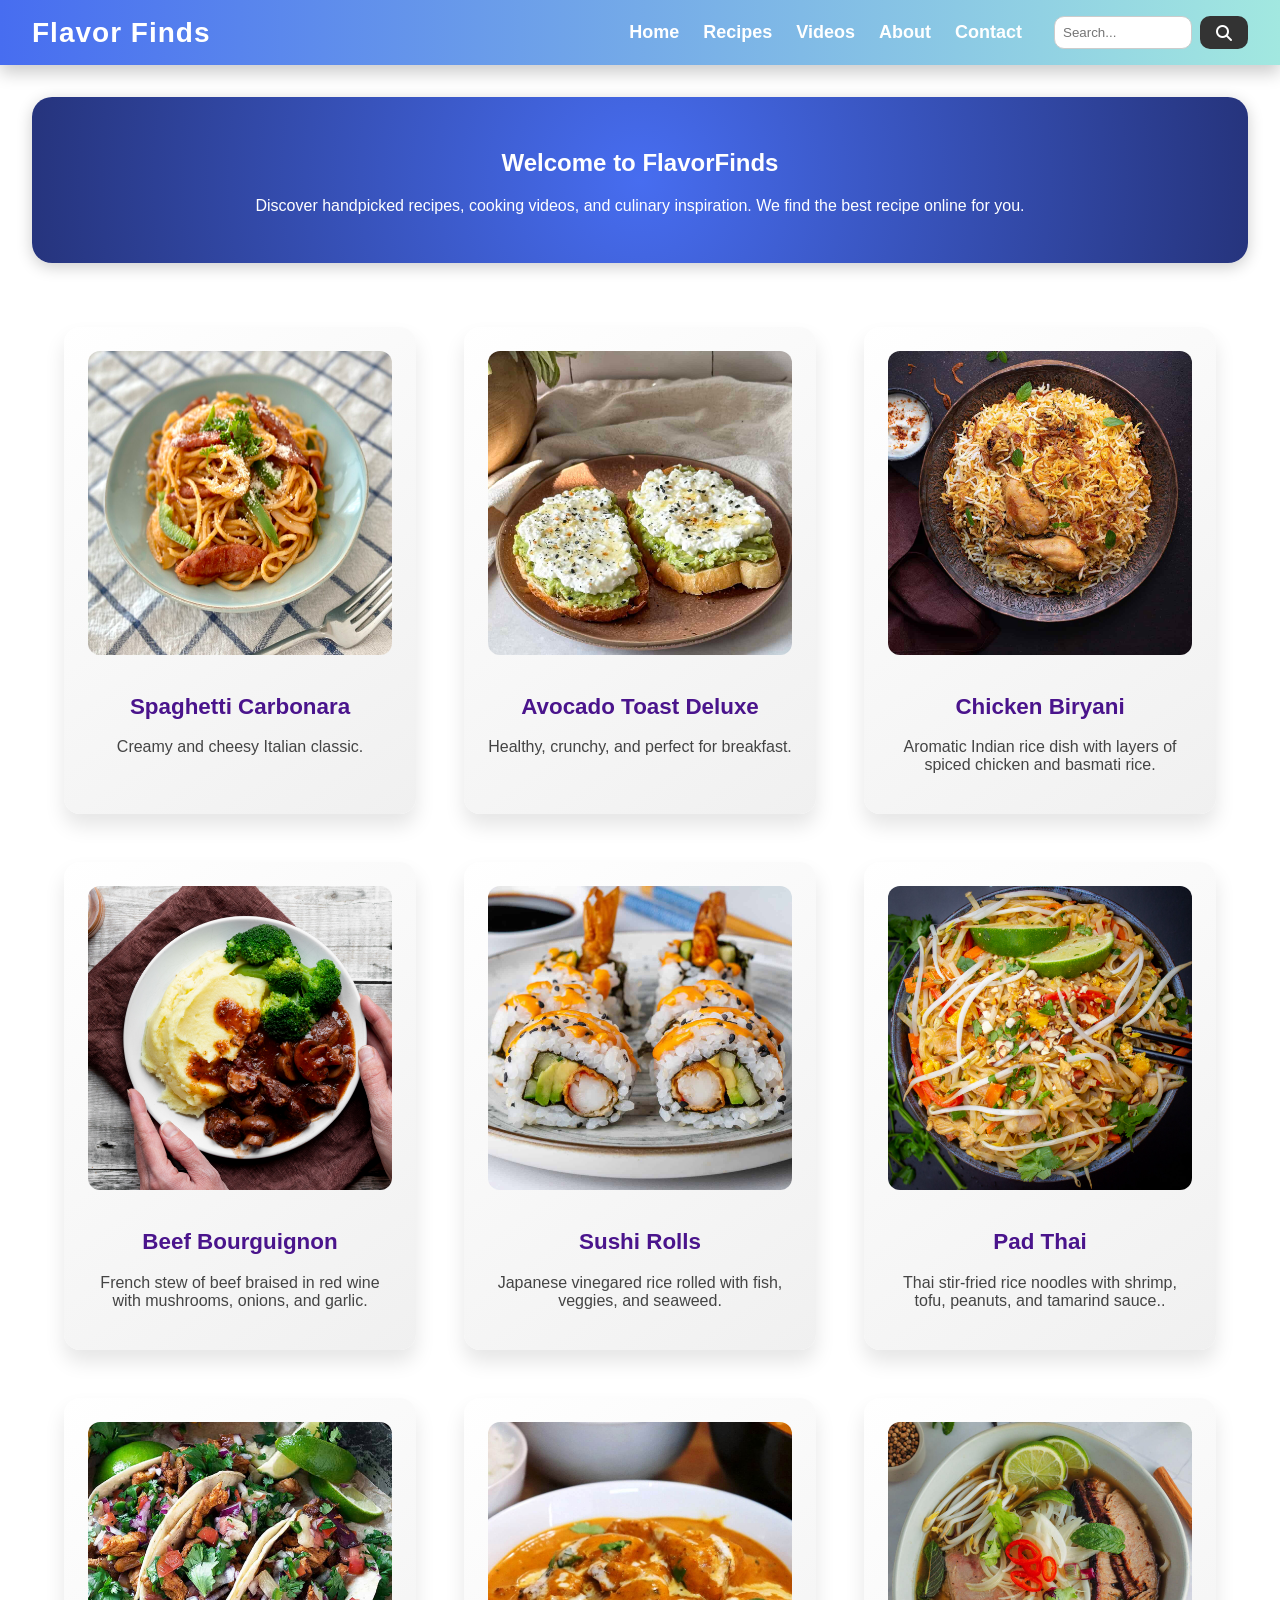
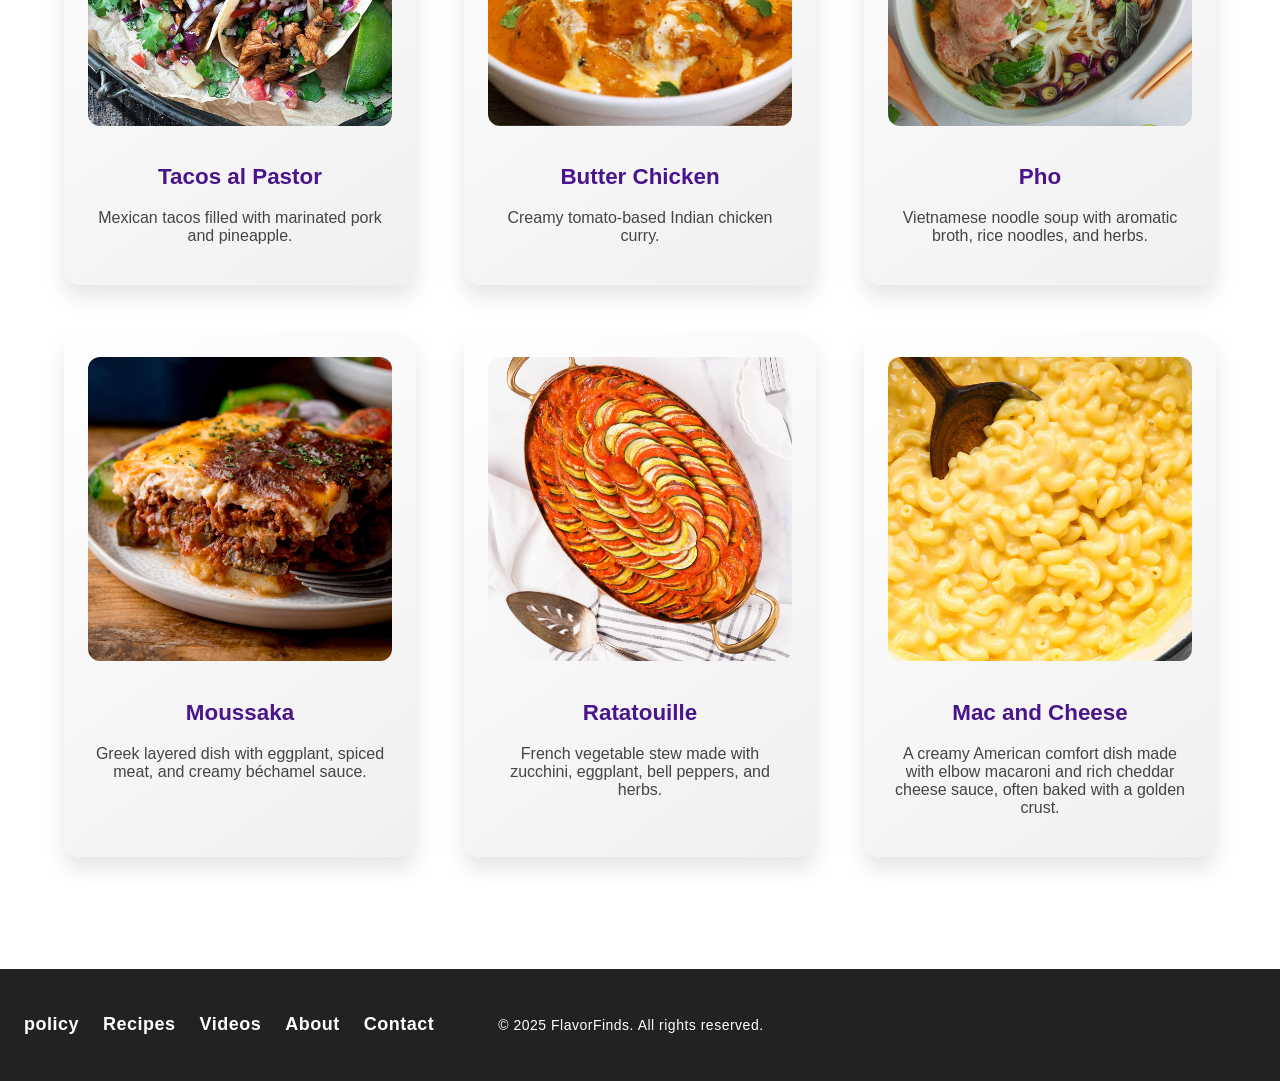
==== index.html @ 8246a7de "sde" ====
<!DOCTYPE html>
<html lang="en">
<head>
  <meta charset="UTF-8" />
  <meta name="viewport" content="width=device-width, initial-scale=1.0" />
  <title>Home | FlavorFinds</title>
  <link rel="stylesheet" href="style.css" />
</head>
<body>
<header>


  <h1>Flavor Finds</h1>
  
   
  <div class="header-right">
    <nav>
      <ul>
       <ul>
        <li><a href="index.html">Home</a></li>
        <li><a href="recipes.html">Recipes</a></li>
        <li><a href="videos.html">Videos</a></li>
        <li><a href="about.html">About</a></li>
        <li><a href="contact.html">Contact</a></li>
      </ul>
      </ul>
    </nav>
    <form id="searchForm">
      <input type="text" id="searchBox" placeholder="Search...">
      <link rel="stylesheet" href="https://cdnjs.cloudflare.com/ajax/libs/font-awesome/6.4.0/css/all.min.css">

<!-- Inside the search form -->
<button type="submit"><i class="fas fa-search"></i></button>
    </form>
  </div>
</header>


  <main>
    <section class="hero">
      <h2>Welcome to FlavorFinds</h2>
      <p>Discover handpicked recipes, cooking videos, and culinary inspiration. We find the best recipe online for you.</p>
    </section>

    <section class="highlights">
      <div class="card">
       
        <img src="images/spaghetti.jpg" alt="Spaghetti Carbonara" />
		 <h3><a href="https://www.nonnabox.com/pasta-carbonara">Spaghetti Carbonara</a></h3>
        <p>Creamy and cheesy Italian classic.</p>
      </div>
      <div class="card">
       
        <img src="images/avocado-toast.jpg" alt="Avocado Toast" />
		 <h3><a href="https://mallorythedietitian.com/cottage-cheese-avocado-toast">Avocado Toast Deluxe</a></h3>
        <p>Healthy, crunchy, and perfect for breakfast.</p>
      </div>
	  <div class="card">
       
        <img src="images/biryani.jpg" alt="Spaghetti Carbonara" />
		 <h3><a href="https://www.cubesnjuliennes.com/chicken-biryani-recipe">Chicken Biryani</a></h3>
        <p>Aromatic Indian rice dish with layers of spiced chicken and basmati rice.</p>
      </div>
	  <div class="card">
       
        <img src="images/bourguignon.jpg" alt="Spaghetti Carbonara" />
		 <h3><a href="https://searchingforspice.com/beef-bourguignon">Beef Bourguignon</a></h3>
        <p>French stew of beef braised in red wine with mushrooms, onions, and garlic.</p>
      </div>
	  <div class="card">
       
        <img src="images/Sushi.jpg" alt="Spaghetti Carbonara" />
		 <h3><a href="https://cookingwithayeh.com/shrimp-tempura-roll">Sushi Rolls</a></h3>
        <p>Japanese vinegared rice rolled with fish, veggies, and seaweed.</p>
      </div>
	  <div class="card">
        
        <img src="images/pad-thai.jpg" alt="Spaghetti Carbonara" />
		<h3><a href="https://twokooksinthekitchen.com/best-pad-thai-recipe">Pad Thai</a></h3>
        <p>Thai stir-fried rice noodles with shrimp, tofu, peanuts, and tamarind sauce..</p>
      </div>
	  <div class="card">
       
        <img src="images/tacos.jpg" alt="Spaghetti Carbonara" />
		 <h3><a href="https://www.seasonsandsuppers.ca/easy-tacos-al-pastor">Tacos al Pastor</a></h3>
        <p>Mexican tacos filled with marinated pork and pineapple.</p>
      </div>
	  <div class="card">
       
        <img src="images/butter-chicken.jpg" alt="Spaghetti Carbonara" />
		 <h3><a href="https://theyummydelights.com/butter-chicken-recipe">Butter Chicken</a></h3>
        <p>Creamy tomato-based Indian chicken curry.</p>
      </div>
	  <div class="card">
       
        <img src="images/Pho.jpg" alt="Spaghetti Carbonara" />
		 <h3><a href="https://noshingwiththenolands.com/healthy-vietnamese-pho-soup">Pho</a></h3>
        <p>Vietnamese noodle soup with aromatic broth, rice noodles, and herbs.</p>
      </div>
	  <div class="card">
        
        <img src="images/Moussaka.jpg" alt="Spaghetti Carbonara" />
		<h3><a href="https://www.kitchensanctuary.com/moussaka">Moussaka</a></h3>
        <p>Greek layered dish with eggplant, spiced meat, and creamy béchamel sauce.</p>
      </div>
	  <div class="card">
       
        <img src="images/ratatouille.jpg" alt="Spaghetti Carbonara" />
		 <h3><a href="https://twoplaidaprons.com/ratatouille">Ratatouille</a></h3>
        <p>French vegetable stew made with zucchini, eggplant, bell peppers, and herbs.</p>
      </div>
	  <div class="card">
       
        <img src="images/mac-and-cheese.jpg" alt="Spaghetti Carbonara" />
		 <h3><a href="https://joyfoodsunshine.com/homemade-mac-and-cheese">Mac and Cheese</a></h3>
        <p>A creamy American comfort dish made with elbow macaroni and rich cheddar cheese sauce, often baked with a golden crust.</p>
      </div>
    </section>
  </main>

  <footer>
    
	<div class="header-right">
	
    <nav>
      <ul>
       <ul>
        <li><a href="index.html">policy</a></li>
        <li><a href="recipes.html">Recipes</a></li>
        <li><a href="videos.html">Videos</a></li>
        <li><a href="about.html">About</a></li>
        <li><a href="contact.html">Contact</a></li>
      </ul>
      </ul>
    </nav>
	<br>
	<br>
	<br>
	<br>

	<p>&copy; 2025 FlavorFinds. All rights reserved.</p>
	</div>

  </footer>

  <script>
    document.getElementById('searchForm').addEventListener('submit', function(e) {
      e.preventDefault();
      const query = document.getElementById('searchBox').value.trim();
      if(query) window.location.href = `recipes.html?search=${encodeURIComponent(query)}`;
    });
  </script>
</body>
</html>
---- style.css ----
/* Shared styles for FlavorFinds */
body {
  font-family: 'Segoe UI', Tahoma, Geneva, Verdana, sans-serif;
  margin: 0;
  padding: 0;
  background:
    linear-gradient(rgba(255, 255, 255, 0.6), rgba(255, 255, 255, 0.6)),
    url('https://images.unsplash.com/photo-1504674900247-0877df9cc836?auto=format&fit=crop&w=1600&q=80');
  background-size: cover;
  background-attachment: fixed;
  background-position: center;
  color: #333;
  animation: fadeInBody 1.2s ease-in;
}

@keyframes fadeInBody {
  from { opacity: 0; }
  to { opacity: 1; }
}
 .container {
            max-width: 800px;
            margin: 20px auto;
            background: white;
            padding: 20px;
            border-radius: 8px;
            box-shadow: 0px 0px 10px #ccc;
        }

header {
  background: linear-gradient(90deg, #476df0, #a2e8e0);
  padding: 1rem 2rem;
  color: white;
  display: flex;
  justify-content: space-between;
  align-items: center;
  flex-wrap: wrap;
  box-shadow: 0 8px 16px rgba(0, 0, 0, 0.2);
}

.header-right,
.header-left {
  display: flex;
  align-items: center;
  gap: 2rem;
  flex-wrap: wrap;
}

nav ul {
  list-style: none;
  padding: 0;
  margin: 0;
  display: flex;
  gap: 1.5rem;
}

nav a {
  text-decoration: none;
  color: white;
  font-weight: 800;
  font-size: 18px;
  transition: all 0.3s ease;
  position: relative;
}

nav a::after {
  content: '';
  position: absolute;
  width: 0%;
  height: 2px;
  background: white;
  bottom: -4px;
  left: 0;
  transition: width 0.3s ease;
}

nav a:hover::after {
  width: 100%;
}

nav a:hover {
  color: #050333;
}

#searchForm {
  display: flex;
  gap: 0.5rem;
  margin: 0;
}

#searchBox {
  padding: 0.5rem;
  border: 1px solid #ccc;
  border-radius: 10px;
  width: 120px;
  transition: all 0.3s ease;
}

#searchBox:focus {
  outline: none;
  border-color: #476df0;
  box-shadow: 0 0 5px rgba(71, 109, 240, 0.6);
}

#searchForm button {
  background-color: #333;
  color: white;
  border: none;
  padding: 0.5rem 1rem;
  border-radius: 10px;
  cursor: pointer;
  font-size: 16px;
  display: flex;
  align-items: center;
  justify-content: center;
  gap: 6px;
  transition: background-color 0.3s;
}

#searchForm button:hover {
  background-color: #555;
}

header h1 {
  margin: 0;
  font-size: 28px;
  font-weight: bold;
  white-space: nowrap;
  letter-spacing: 1px;
}

main {
  padding: 2rem;
  text-align: center;
  animation: fadeInMain 1s ease-in;
}

@keyframes fadeInMain {
  from { transform: translateY(20px); opacity: 0; }
  to { transform: translateY(0); opacity: 1; }
}

.hero {
  background: radial-gradient(circle, #476df0, #26347d);
  padding: 2rem;
  border-radius: 20px;
  color: #ffffff; /* <-- Updated text color */
  box-shadow: 0 4px 16px rgba(0, 0, 0, 0.2);
  margin-bottom: 2rem;
  animation: pulse 5s infinite;
}

@keyframes pulse {
  0%, 100% { box-shadow: 0 0 20px rgba(162, 232, 224, 0.5); }
  50% { box-shadow: 0 0 30px rgba(162, 232, 224, 0.9); }
}

.highlights {
  margin-top: 2rem;
  display: grid;
  grid-template-columns: repeat(auto-fit, minmax(300px, 1fr));
  gap: 3rem;
  padding: 2rem;
  animation: fadeInUp 1s ease-in-out;
}

@keyframes fadeInUp {
  from { opacity: 0; transform: translateY(40px); }
  to { opacity: 1; transform: translateY(0); }
}

.card {
  background: linear-gradient(145deg, #ffffff, #f0f0f0);
  border-radius: 16px;
  padding: 1.5rem;
  box-shadow: 0 12px 20px rgba(0, 0, 0, 0.1);
  transition: transform 0.3s ease, box-shadow 0.3s ease;
  color: #4a148c;
}

.card:hover {
  transform: translateY(-10px);
  box-shadow: 0 16px 30px rgba(0, 0, 0, 0.2);
}

/* Title Styling */
.card h3 a {
  color: #4a148c;              /* Title color */
  text-decoration: none;
  font-weight: bold;
  font-size: 1.4rem;
  transition: color 0.3s ease, text-shadow 0.3s ease;
}

/* Highlight effect on hover */
.card h3 a:hover {
  color: #d81b60;              /* Highlight color on hover */
  text-shadow: 1px 1px 4px rgba(216, 27, 96, 0.3);
}

/* Description Text */
.card p {
  color: #444;
  font-size: 1rem;
}

.card img {
  width: 100%;
  border-radius: 12px;
  margin-bottom: 1rem;
}

footer {
  background-color: #222;
  color: white;
  text-align: center;
  padding: 1.5rem;
  margin-top: 3rem;
  font-size: 14px;
  letter-spacing: 0.5px;
}

/* Container Styling */
.container {
  max-width: 700px;
  margin: 4rem auto;
  background: linear-gradient(145deg, #ffffff, #f3f3f3);
  padding: 2rem;
  border-radius: 10px;
  box-shadow: 0 10px 30px rgba(0, 0, 0, 0.1);
}

/* Heading */
.container h2 {
  text-align: center;
  color: #4a148c;
  margin-bottom: 2rem;
  font-size: 2rem;
}

/* Form Labels */
.container label {
  display: block;
  margin-bottom: 0.5rem;
  font-weight: bold;
  color: #333;
}

/* Inputs & Textarea */
.container input[type="text"],
.container input[type="email"],
.container textarea {
  width: 90%;
  padding: 0.75rem 1rem;
  margin-bottom: 1.5rem;
  border: 2px solid #ccc;
  border-radius: 10px;
  font-size: 1rem;
  transition: border-color 0.3s, box-shadow 0.3s;
}

.container input:focus,
.container textarea:focus {
  border-color: #4a148c;
  outline: none;
  box-shadow: 0 0 5px rgba(74, 20, 140, 0.3);
}

/* Submit Button */
.btn {
  display: inline-block;
  background: #4a148c;
  color: white;
  border: none;
  padding: 0.75rem 1.5rem;
  border-radius: 8px;
  font-size: 1rem;
  cursor: pointer;
  transition: background 0.3s, transform 0.2s;
}

.btn:hover {
  background: #7b1fa2;
  transform: translateY(-2px);
}

/* Responsive */
@media (max-width: 600px) {
  .container {
    padding: 1.5rem;
  }
}
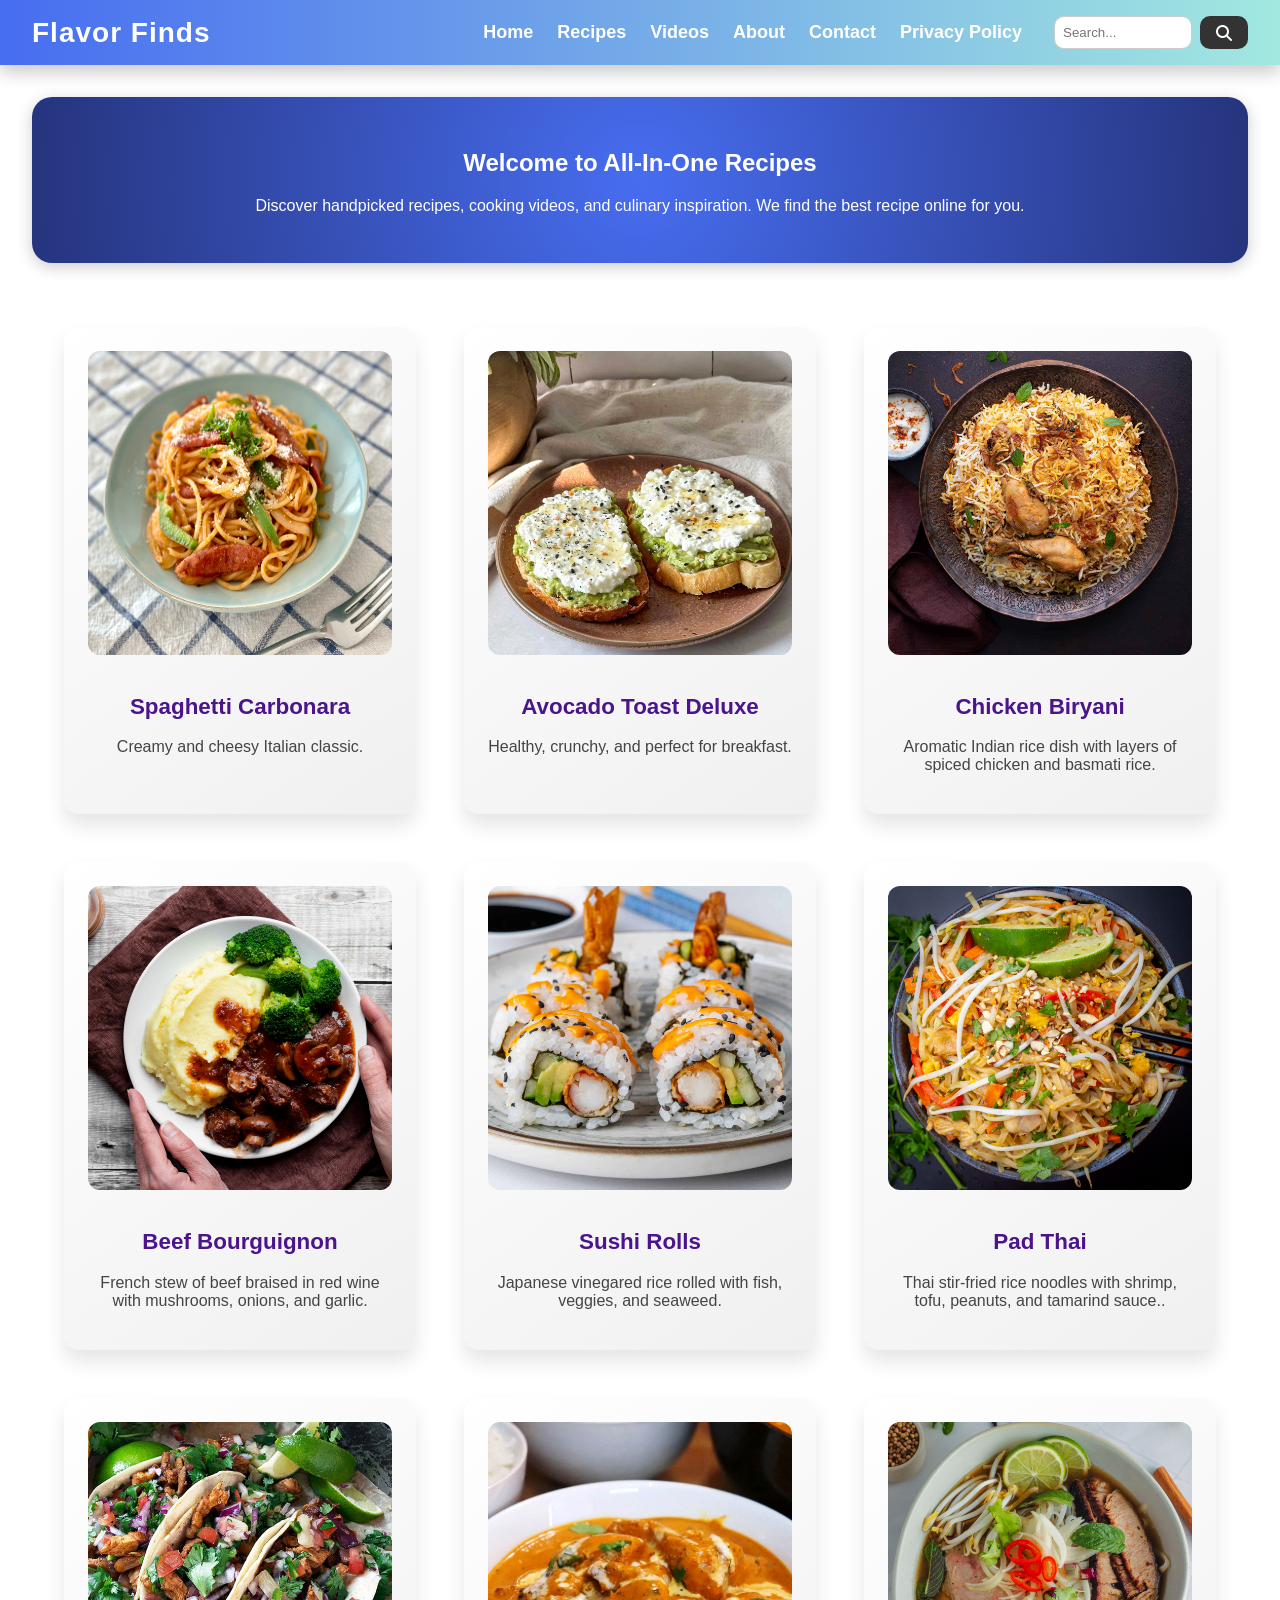
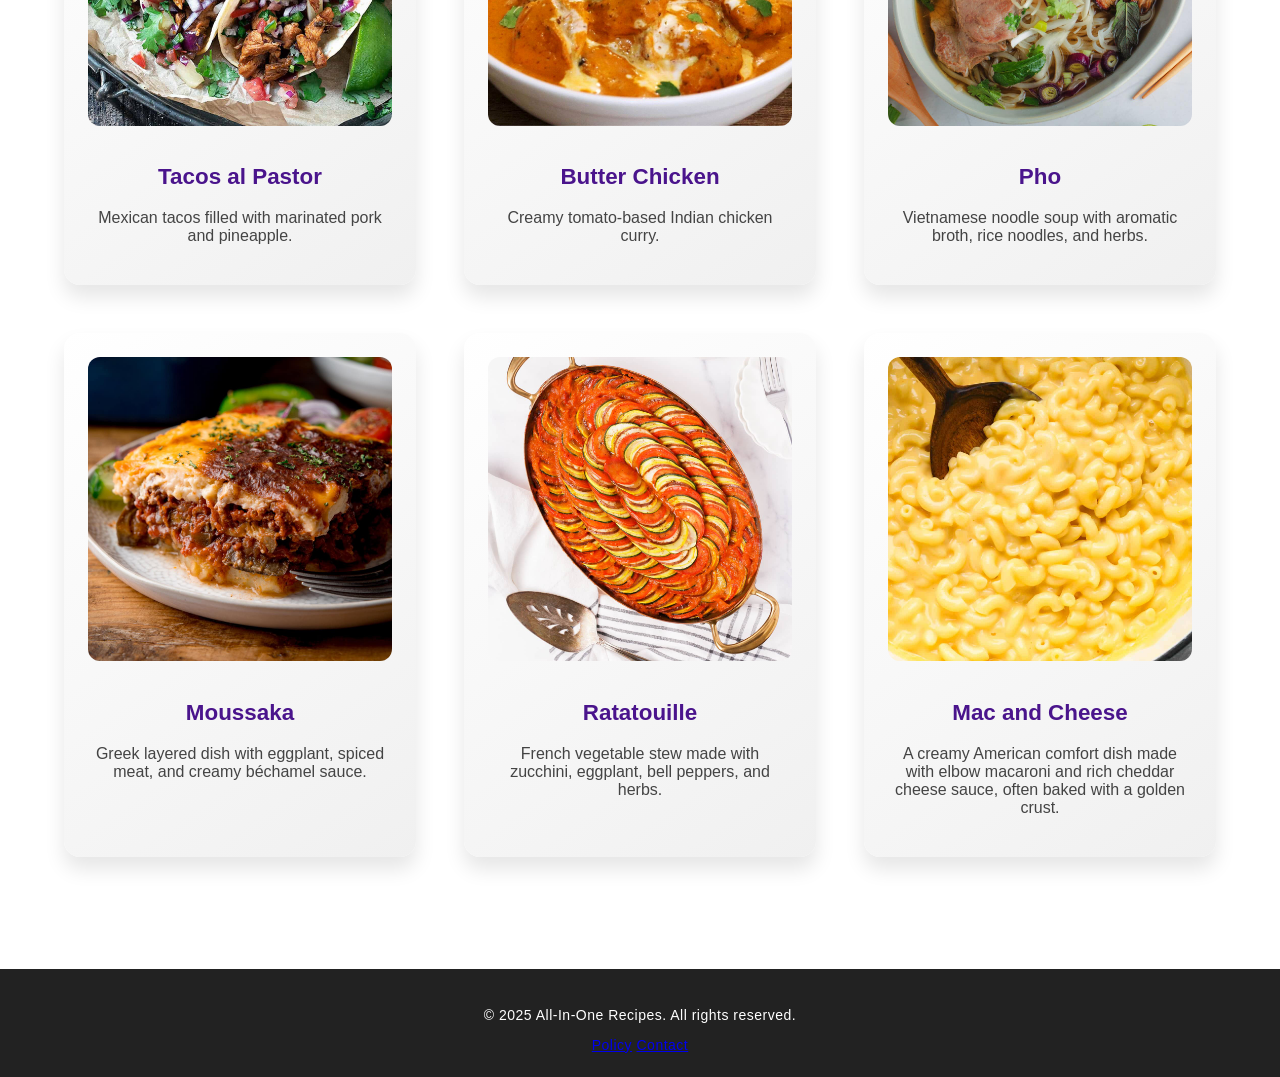
==== commit 2b33654e: "fe" ====
--- a/index.html
+++ b/index.html
@@ -3,7 +3,7 @@
 <head>
   <meta charset="UTF-8" />
   <meta name="viewport" content="width=device-width, initial-scale=1.0" />
-  <title>Home | FlavorFinds</title>
+  <title>Home | All-In-One Recipes</title>
   <link rel="stylesheet" href="style.css" />
 </head>
 <body>
@@ -22,6 +22,7 @@
         <li><a href="videos.html">Videos</a></li>
         <li><a href="about.html">About</a></li>
         <li><a href="contact.html">Contact</a></li>
+		<li><a href="privacy.html">Privacy Policy</a></li>
       </ul>
       </ul>
     </nav>
@@ -38,7 +39,7 @@
 
   <main>
     <section class="hero">
-      <h2>Welcome to FlavorFinds</h2>
+      <h2>Welcome to All-In-One Recipes</h2>
       <p>Discover handpicked recipes, cooking videos, and culinary inspiration. We find the best recipe online for you.</p>
     </section>
 
@@ -120,26 +121,17 @@
 
   <footer>
     
-	<div class="header-right">
 	
-    <nav>
-      <ul>
-       <ul>
-        <li><a href="index.html">policy</a></li>
-        <li><a href="recipes.html">Recipes</a></li>
-        <li><a href="videos.html">Videos</a></li>
-        <li><a href="about.html">About</a></li>
-        <li><a href="contact.html">Contact</a></li>
-      </ul>
-      </ul>
-    </nav>
-	<br>
-	<br>
-	<br>
-	<br>
 
-	<p>&copy; 2025 FlavorFinds. All rights reserved.</p>
-	</div>
+      <p>&copy; 2025 All-In-One Recipes. All rights reserved.</p>  
+	  <a href="policy_terms.html">Policy</a> <a href="contact.html">Contact</a>
+     
+
+	  
+
+
+	
+
 
   </footer>
 
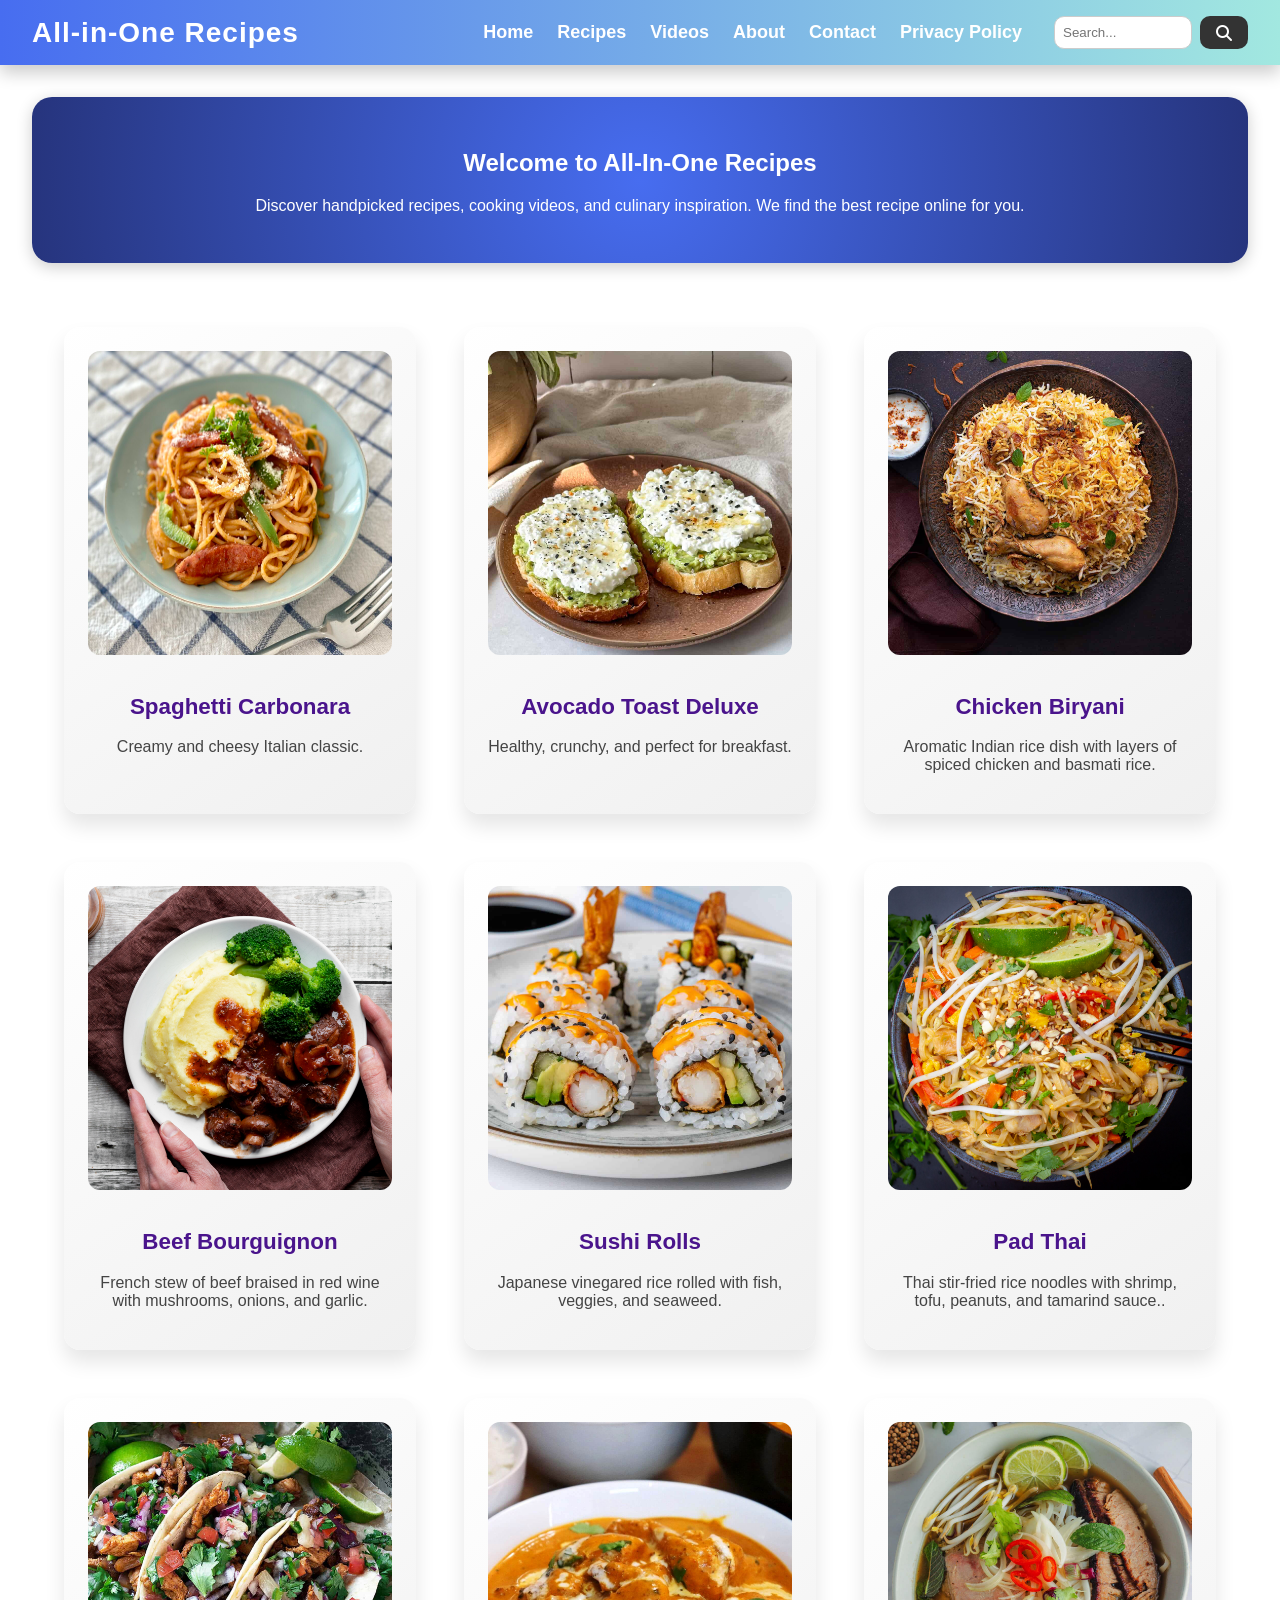
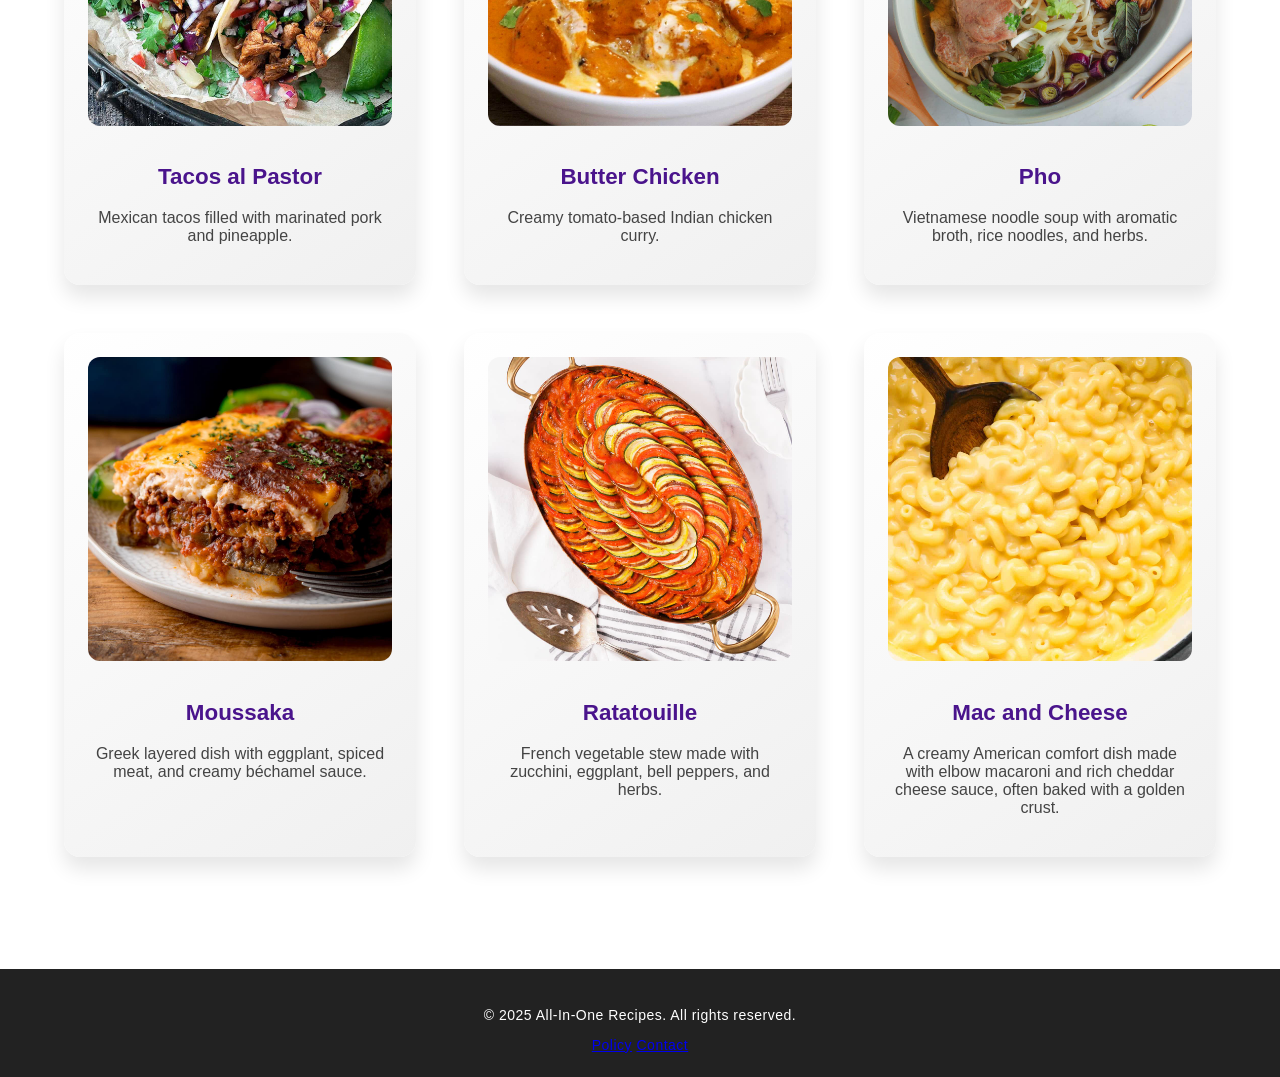
==== commit 97d85d9d: "Update index.html" ====
--- a/index.html
+++ b/index.html
@@ -10,7 +10,7 @@
 <header>
 
 
-  <h1>Flavor Finds</h1>
+  <h1>All-in-One Recipes</h1>
   
    
   <div class="header-right">
